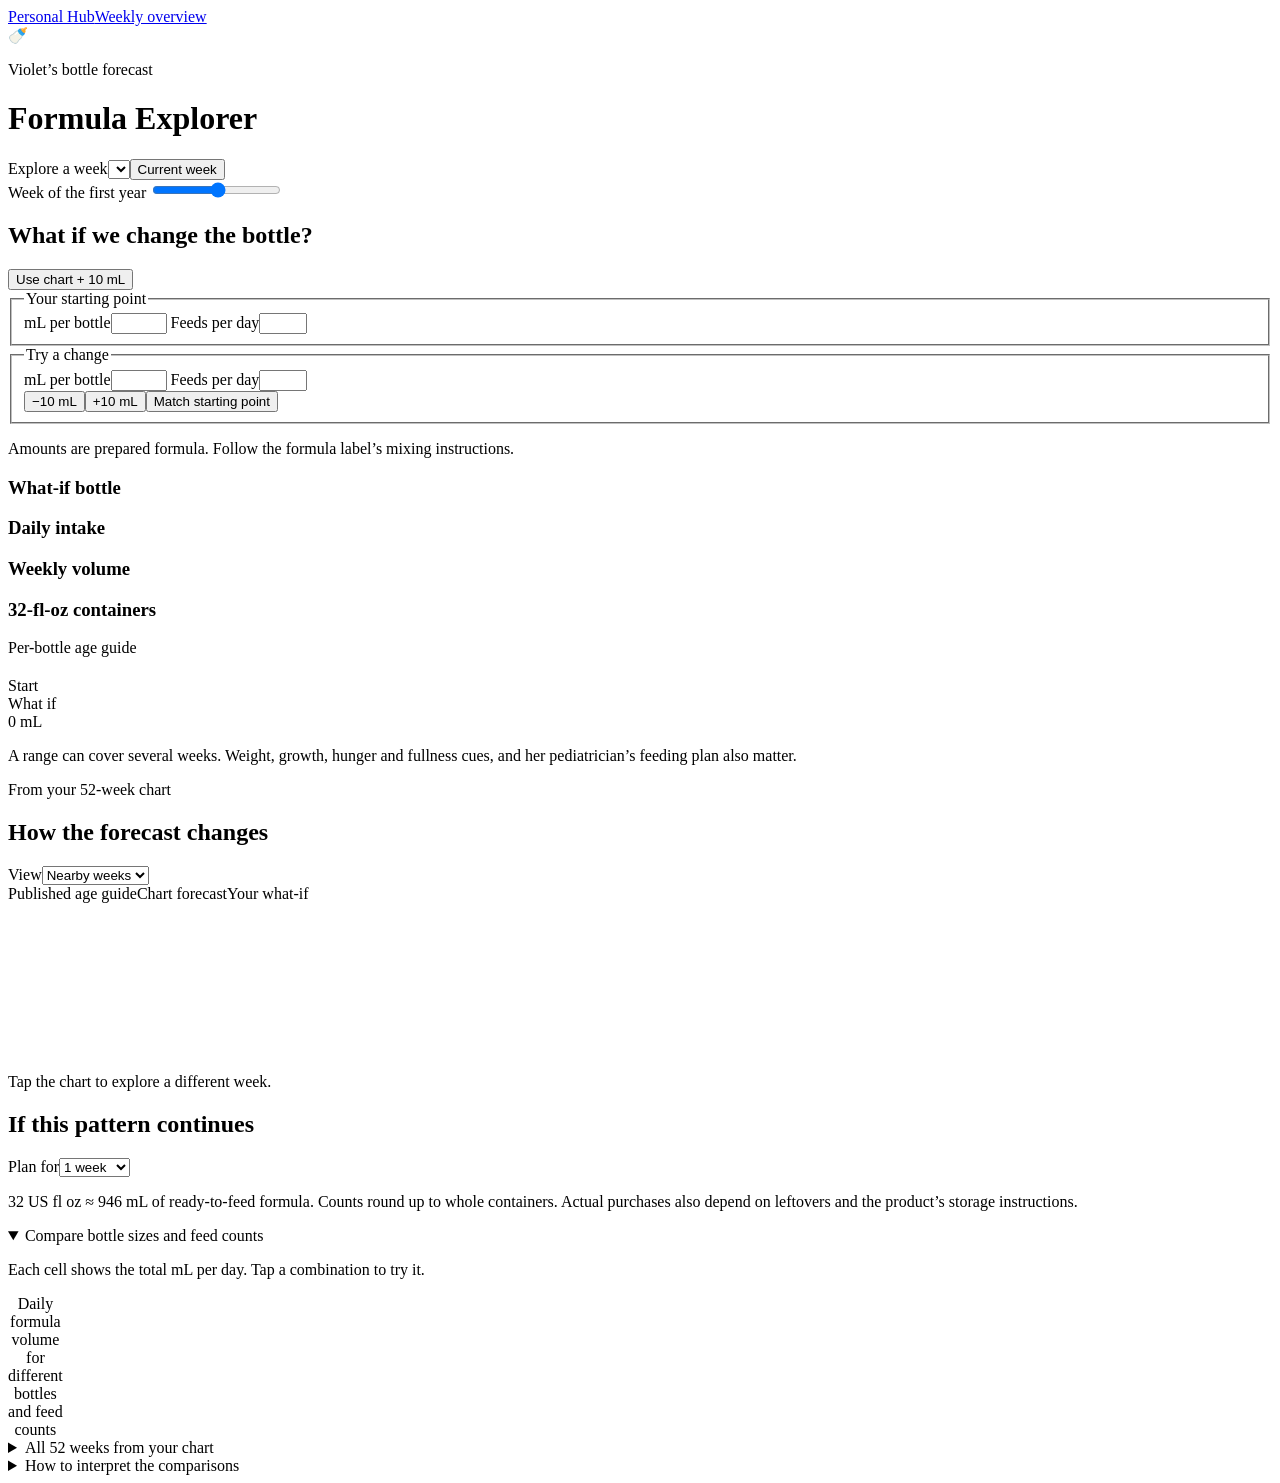
==== public/formula.html @ 8ff2b547 "Add Violet’s interactive weekly formula explorer" ====
<!doctype html>
<html lang="en">
<head>
  <meta charset="utf-8">
  <meta name="viewport" content="width=device-width, initial-scale=1">
  <meta name="theme-color" content="#170c22">
  <meta name="description" content="Explore Violet’s weekly bottle forecast and compare formula feeding scenarios in mL.">
  <title>Formula Explorer · Personal Hub</title>
  <link rel="stylesheet" href="/app-theme.css">
  <link rel="stylesheet" href="/formula.css">
  <script type="module" src="/formula.js"></script>
</head>
<body class="hub-app formula-page">
  <div class="swirl" aria-hidden="true"></div>
  <main>
    <nav class="home-nav" aria-label="Personal Hub"><a href="/">Personal Hub</a><a href="/weekly">Weekly overview</a></nav>
    <header><span class="mark" aria-hidden="true">🍼</span><div><p class="eyebrow">Violet’s bottle forecast</p><h1>Formula Explorer</h1></div></header>

    <section class="panel age-panel" aria-label="Choose Violet’s week">
      <div><p class="eyebrow" id="week-title"></p><h2 id="week-dates"></h2><p class="muted small" id="week-age"></p></div>
      <div class="week-select"><label for="week">Explore a week</label><select id="week"></select><button id="today">Current week</button></div>
      <label class="sr-only" for="week-slider">Week of the first year</label>
      <input id="week-slider" type="range" min="1" max="52" step="1">
      <p class="small muted" id="chart-baseline"></p>
    </section>

    <section class="comparison" aria-labelledby="compare-title">
      <div class="section-heading"><h2 id="compare-title">What if we change the bottle?</h2><button id="reset" class="quiet">Use chart + 10 mL</button></div>
      <div class="control-grid">
        <fieldset class="panel"><legend>Your starting point</legend><div class="fields">
          <label>mL per bottle<input id="base-bottle" type="number" min="1" max="500" step="1" inputmode="numeric"></label>
          <label>Feeds per day<input id="base-feeds" type="number" min="1" max="24" step="1" inputmode="numeric"></label>
        </div></fieldset>
        <fieldset class="panel trial-panel"><legend>Try a change</legend><div class="fields">
          <label>mL per bottle<input id="trial-bottle" type="number" min="1" max="500" step="1" inputmode="numeric"></label>
          <label>Feeds per day<input id="trial-feeds" type="number" min="1" max="24" step="1" inputmode="numeric"></label>
        </div><div class="quick"><button id="minus">−10 mL</button><button id="plus" class="primary">+10 mL</button><button id="match" class="quiet">Match starting point</button></div></fieldset>
      </div>
      <p id="input-error" role="status"></p>
      <p class="small muted input-note">Amounts are prepared formula. Follow the formula label’s mixing instructions.</p>
      <div class="metrics" aria-live="polite">
        <section class="panel"><h3>What-if bottle</h3><strong id="bottle-result"></strong><p id="bottle-difference"></p></section>
        <section class="panel"><h3>Daily intake</h3><strong id="daily-result"></strong><p id="daily-difference"></p></section>
        <section class="panel"><h3>Weekly volume</h3><strong id="weekly-result"></strong><p id="weekly-difference"></p></section>
        <section class="panel"><h3>32-fl-oz containers</h3><strong id="container-result"></strong><p id="container-difference"></p></section>
      </div>
    </section>

    <section class="panel reference" aria-labelledby="reference-title">
      <div class="section-heading"><div><p class="eyebrow">Per-bottle age guide</p><h2 id="reference-title"></h2></div><span id="reference-status" class="reference-status"></span></div>
      <div id="band-axis" class="band-axis" role="img">
        <div id="reference-band" class="reference-band"></div>
        <div id="base-marker" class="band-marker base-marker"><span>Start</span></div>
        <div id="trial-marker" class="band-marker trial-marker"><span>What if</span></div>
      </div>
      <div class="axis-labels"><span>0 mL</span><span id="axis-max"></span></div>
      <p id="reference-coverage" class="muted small"></p>
      <p class="small"><a id="reference-source" target="_blank" rel="noopener"></a></p>
      <p class="small reference-note">A range can cover several weeks. Weight, growth, hunger and fullness cues, and her pediatrician’s feeding plan also matter.</p>
      <p id="daily-note" class="daily-note"></p>
    </section>

    <section class="panel chart-panel" aria-labelledby="trend-title">
      <div class="section-heading"><div><p class="eyebrow">From your 52-week chart</p><h2 id="trend-title">How the forecast changes</h2></div><label class="chart-view">View<select id="chart-view"><option value="near">Nearby weeks</option><option value="year">First year</option></select></label></div>
      <div class="legend"><span><i class="guide-key"></i>Published age guide</span><span><i class="forecast-key"></i>Chart forecast</span><span><i class="trial-key"></i>Your what-if</span></div>
      <canvas id="trend" role="img" aria-label="Per-bottle formula forecast by week"></canvas>
      <p class="small muted" id="trend-caption"></p>
      <p class="small muted">Tap the chart to explore a different week.</p>
    </section>

    <section class="panel supply" aria-labelledby="supply-title">
      <div class="section-heading"><h2 id="supply-title">If this pattern continues</h2><label>Plan for<select id="horizon"><option value="1">1 week</option><option value="2">2 weeks</option><option value="4">4 weeks</option></select></label></div>
      <p class="supply-total" id="supply-total"></p><p class="muted small" id="supply-note"></p>
      <p class="small muted">32 US fl oz ≈ 946 mL of ready-to-feed formula. Counts round up to whole containers. Actual purchases also depend on leftovers and the product’s storage instructions.</p>
    </section>

    <details class="panel combinations" open>
      <summary>Compare bottle sizes and feed counts</summary>
      <p class="muted small">Each cell shows the total mL per day. Tap a combination to try it.</p>
      <div class="table-scroll"><table class="matrix"><caption class="sr-only">Daily formula volume for different bottles and feed counts</caption><thead id="matrix-head"></thead><tbody id="matrix-body"></tbody></table></div>
    </details>

    <details class="panel forecast-table">
      <summary>All 52 weeks from your chart</summary>
      <div class="table-heading"><p class="muted small">Bottle sizes and feed counts match your image. Totals and container counts are calculated here.</p><button id="download">Download CSV</button></div>
      <div class="table-scroll forecast-scroll"><table><thead><tr><th>Week</th><th>Sunday start</th><th>mL / feed</th><th>Feeds / day</th><th>mL / day</th><th>mL / week</th><th>32-fl-oz / week</th></tr></thead><tbody id="forecast-rows"></tbody></table></div>
    </details>

    <details class="panel sources">
      <summary>How to interpret the comparisons</summary>
      <p>The supplied chart is a planning estimate. The shaded range comes from published age guides and uses age at the start of the selected week. A result within that range alone cannot establish that an increase is appropriate for Violet.</p>
      <p>Offer feeds in response to hunger and stop when she shows fullness. The AAP gives a usual general daily reference of about 960 mL, with individual needs discussed with her pediatrician.</p>
      <ul>
        <li><a href="https://www.albertahealthservices.ca/assets/info/nutrition/if-nfs-how-much-infant-formula-to-prepare-for-baby.pdf">Alberta Health Services bottle preparation guide</a></li>
        <li><a href="https://www.wechu.org/healthy-families/bottle-feeding">Windsor-Essex Public Health feeding guide</a></li>
        <li><a href="https://www.healthychildren.org/English/ages-stages/baby/formula-feeding/Pages/amount-and-schedule-of-formula-feedings.aspx">AAP formula amounts and daily reference</a></li>
        <li><a href="https://www.cdc.gov/infant-toddler-nutrition/mealtime/signs-your-child-is-hungry-or-full.html">CDC hunger and fullness cues</a></li>
        <li><a href="https://www.cdc.gov/infant-toddler-nutrition/formula-feeding/preparation-and-storage.html">CDC formula preparation and storage</a></li>
      </ul>
      <p>Calendar weeks start on Sunday from Violet’s birth on October 25, 2026. The chart covers 52 weeks through October 23, 2027. Container calculations use 29.5735 mL per US fl oz.</p>
    </details>
    <noscript>Enable JavaScript to explore the formula scenarios.</noscript>
  </main>
</body>
</html>
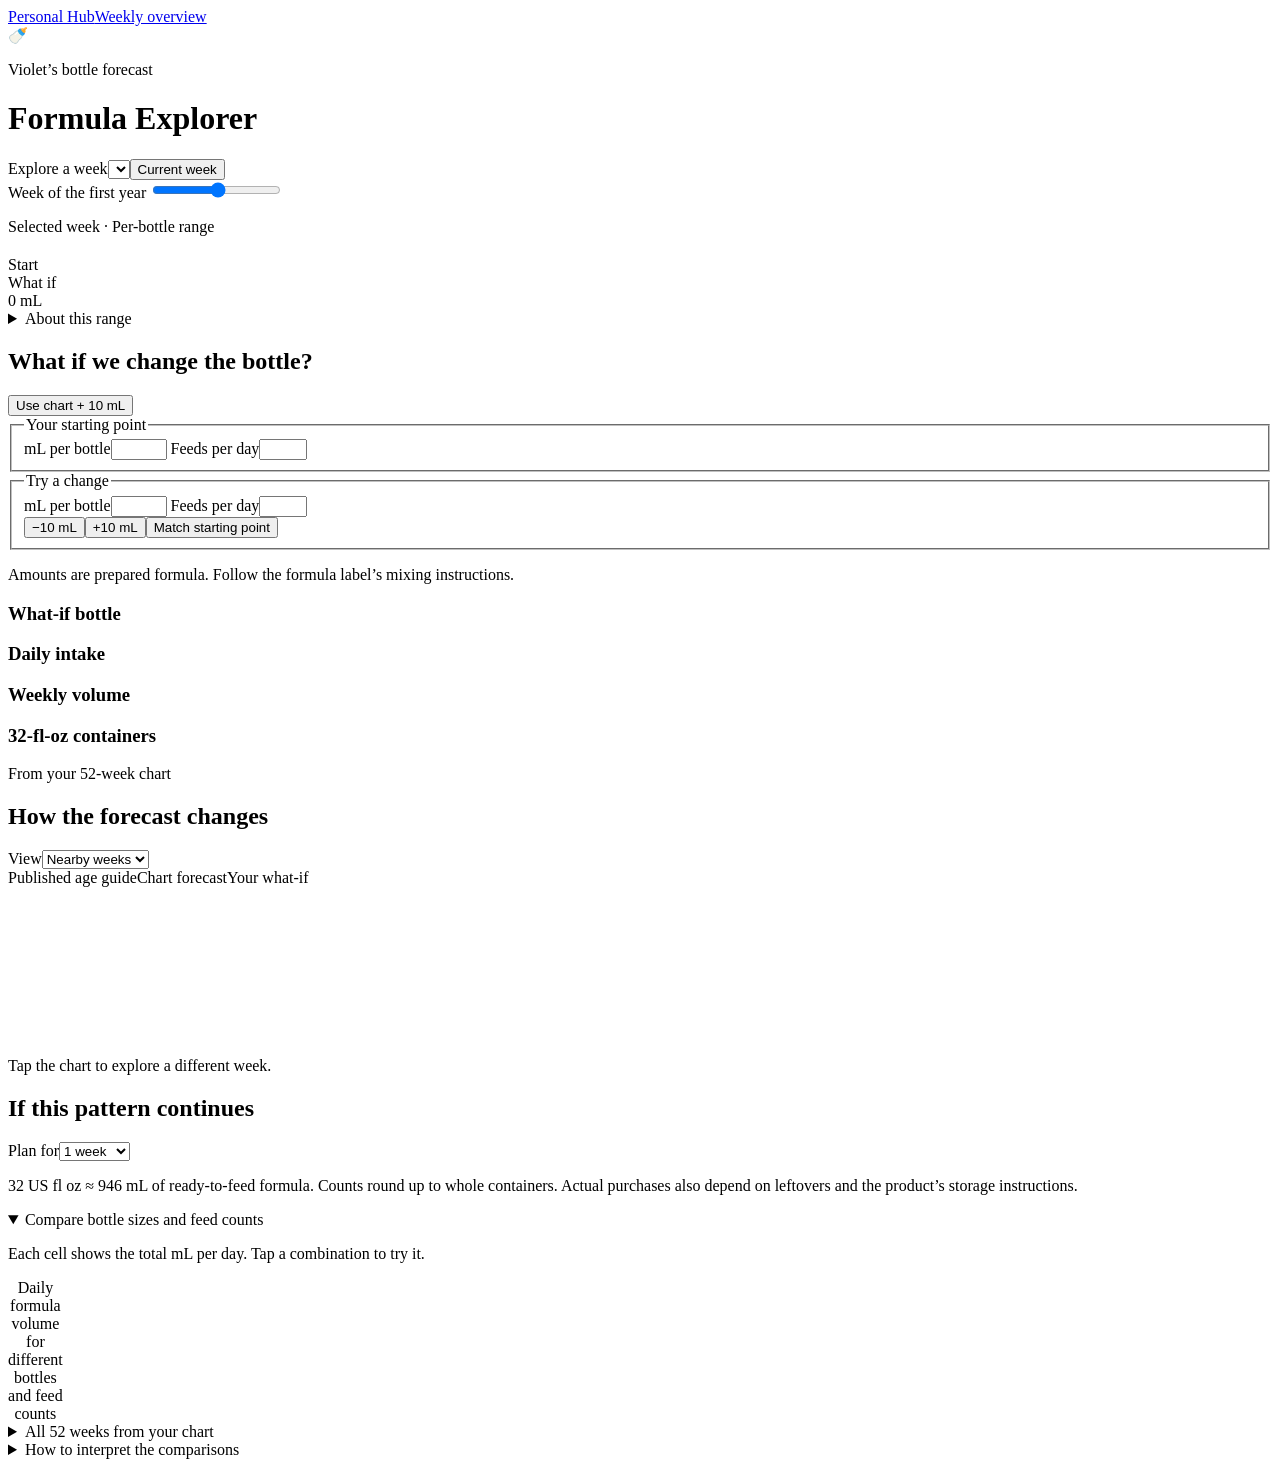
==== commit 6029e895: "Bring formula range and band status above calculator controls" ====
--- a/public/formula.html
+++ b/public/formula.html
@@ -24,6 +24,21 @@
       <p class="small muted" id="chart-baseline"></p>
     </section>
 
+    <section class="panel reference" aria-labelledby="reference-title">
+      <div class="section-heading"><div><p class="eyebrow">Selected week · Per-bottle range</p><h2 id="reference-title"></h2></div><span id="reference-status" class="reference-status" role="status"></span></div>
+      <div id="band-axis" class="band-axis" role="img">
+        <div id="reference-band" class="reference-band"></div>
+        <div id="base-marker" class="band-marker base-marker"><span>Start</span></div>
+        <div id="trial-marker" class="band-marker trial-marker"><span>What if</span></div>
+      </div>
+      <div class="axis-labels"><span>0 mL</span><span id="axis-max"></span></div>
+      <details class="range-details"><summary>About this range</summary>
+      <p id="reference-coverage" class="muted small"></p>
+      <p class="small"><a id="reference-source" target="_blank" rel="noopener"></a></p>
+      <p class="small reference-note">A range can cover several weeks. Weight, growth, hunger and fullness cues, and her pediatrician’s feeding plan also matter.</p>
+      </details>
+    </section>
+
     <section class="comparison" aria-labelledby="compare-title">
       <div class="section-heading"><h2 id="compare-title">What if we change the bottle?</h2><button id="reset" class="quiet">Use chart + 10 mL</button></div>
       <div class="control-grid">
@@ -44,19 +59,6 @@
         <section class="panel"><h3>Weekly volume</h3><strong id="weekly-result"></strong><p id="weekly-difference"></p></section>
         <section class="panel"><h3>32-fl-oz containers</h3><strong id="container-result"></strong><p id="container-difference"></p></section>
       </div>
-    </section>
-
-    <section class="panel reference" aria-labelledby="reference-title">
-      <div class="section-heading"><div><p class="eyebrow">Per-bottle age guide</p><h2 id="reference-title"></h2></div><span id="reference-status" class="reference-status"></span></div>
-      <div id="band-axis" class="band-axis" role="img">
-        <div id="reference-band" class="reference-band"></div>
-        <div id="base-marker" class="band-marker base-marker"><span>Start</span></div>
-        <div id="trial-marker" class="band-marker trial-marker"><span>What if</span></div>
-      </div>
-      <div class="axis-labels"><span>0 mL</span><span id="axis-max"></span></div>
-      <p id="reference-coverage" class="muted small"></p>
-      <p class="small"><a id="reference-source" target="_blank" rel="noopener"></a></p>
-      <p class="small reference-note">A range can cover several weeks. Weight, growth, hunger and fullness cues, and her pediatrician’s feeding plan also matter.</p>
       <p id="daily-note" class="daily-note"></p>
     </section>
 
